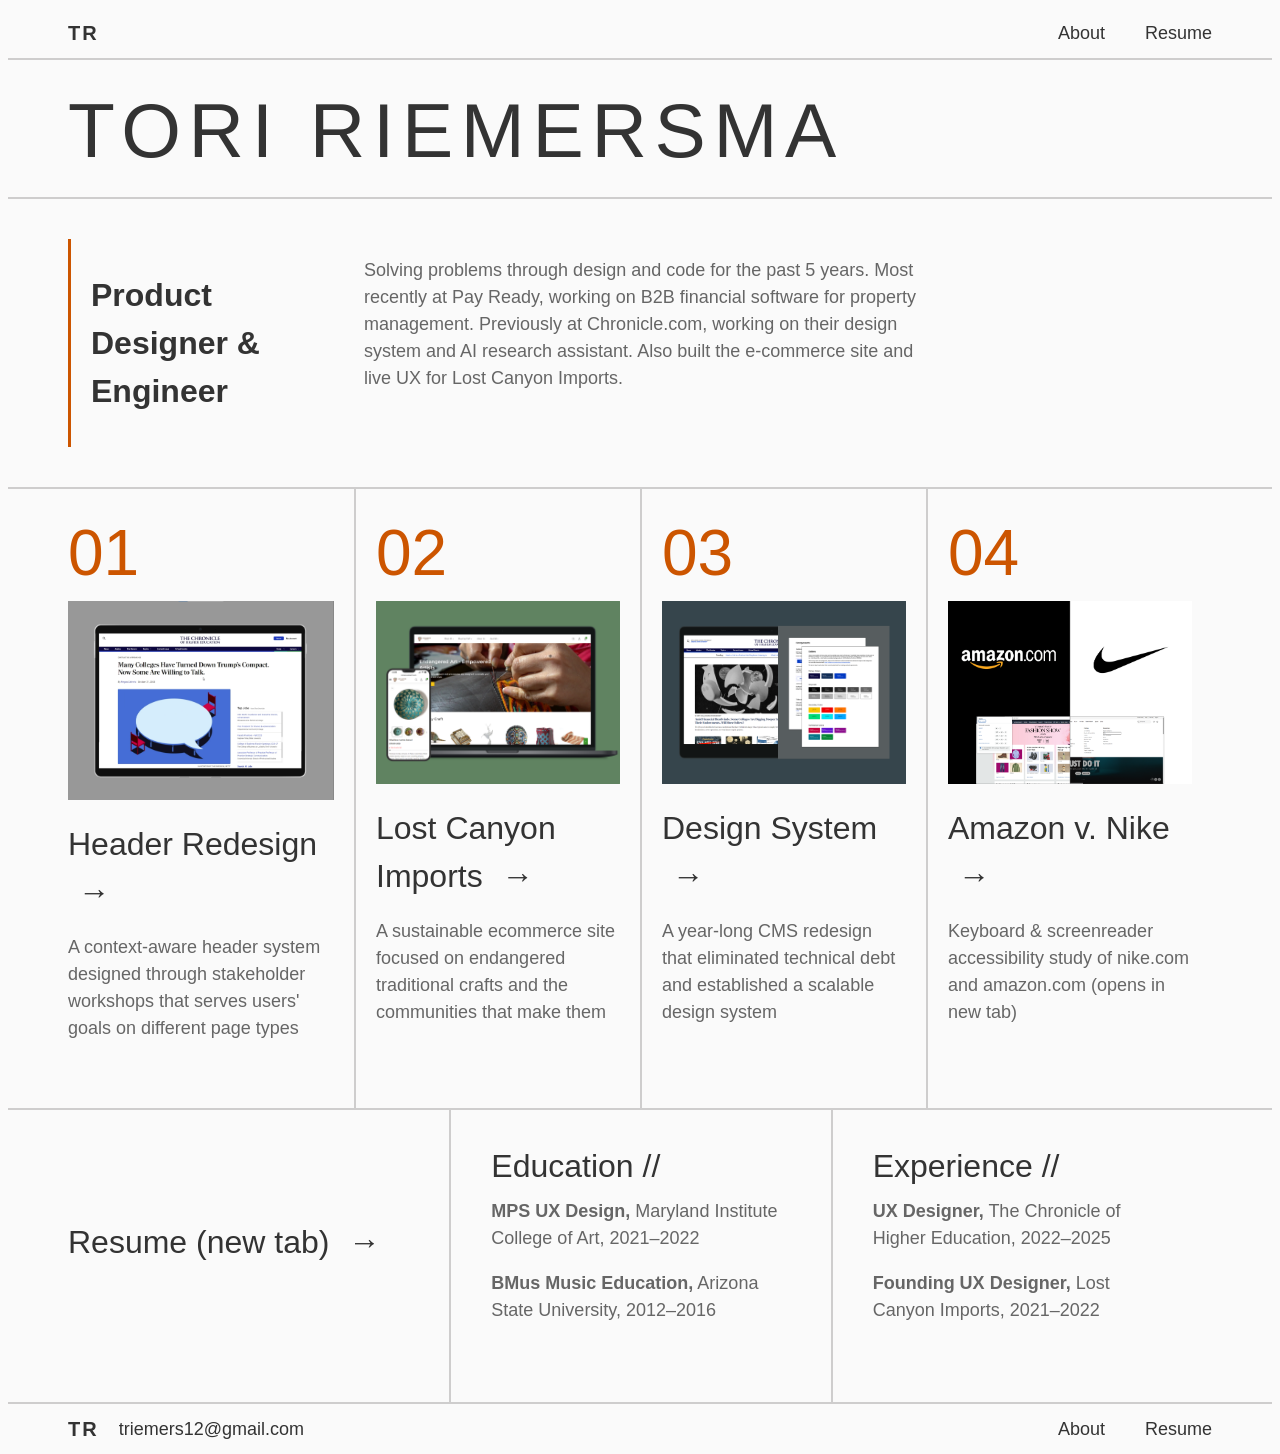
==== index.html @ 6f3da600 "fixed responsive border issue" ====
<!DOCTYPE html>
<html lang="en">
  <head>
    <meta charset="UTF-8">
    <meta name="viewport" content="width=device-width, initial-scale=1.0">
    <title>triemers-ux</title>
    <link rel="stylesheet" href="./styles/styles.css">
    <link rel="stylesheet" href="./styles/index.css">
    <link rel="icon" href="./favicon.ico" type="image/x-icon">
    <script src="/components/site-header.js"></script>
    <script src="/components/site-footer.js"></script>
    <script src="/components/case-card.js"></script>
  </head>
  <body>
    <site-header></site-header>

    <main class="home-wrapper">

      <!-- Name hero -->
      <section class="name-section">
        <h1 class="home-title">Tori Riemersma</h1>
      </section>

      <!-- Intro: vertical label | role | bio -->
      <section class="intro-section">
<div class="intro-role">
          <p>Product Designer & Engineer</p>
        </div>
        <div class="intro-bio">
          <p>Solving problems through design and code for the past 5 years. Most recently at Pay Ready, working on B2B financial software for property management. Previously at Chronicle.com, working on their design system and AI research assistant. Also built the e-commerce site and live UX for Lost Canyon Imports.</p>
        </div>
      </section>

      <!-- Cases: uniform 4-column grid -->
      <section class="cases-section">

        <div class="cases-grid">
          <case-card
            number="01"
            href="/pages/chronicle-header.html"
            title="Header Redesign"
            description="A context-aware header system designed through stakeholder workshops that serves users' goals on different page types"
            media-type="video"
            src="/images/chronicle/header43full.mp4"
            poster="/images/chronicle/Header card still.png"
          ></case-card>

          <case-card
            number="02"
            href="/pages/lostcanyonimports.html"
            title="Lost Canyon Imports"
            description="A sustainable ecommerce site focused on endangered traditional crafts and the communities that make them"
            media-type="video"
            src="/images/lostcanyon/LCI card lead.mp4"
            poster="/images/lostcanyon/LCI card still.png"
          ></case-card>

          <case-card
            number="03"
            href="/pages/chronicle-design-system.html"
            title="Design System"
            description="A year-long CMS redesign that eliminated technical debt and established a scalable design system"
            media-type="image"
            src="/images/designsyscard.png"
          ></case-card>

          <case-card
            number="04"
            href="https://uxdesign.cc/amazon-and-nike-com-through-the-lense-of-a-keyboard-584872b3fda9"
            target="_blank"
            title="Amazon v. Nike"
            description="Keyboard &amp; screenreader accessibility study of nike.com and amazon.com (opens in new tab)"
            media-type="image"
            src="/images/nike lead.png"
          ></case-card>
        </div>

      </section>

      <!-- Resume -->
      <section class="resume-section">
        <div class="resume-item resume-link" onclick="window.open('/files/ResumeLong.pdf', '_blank')">
          <h2>Resume (new tab) <span class="arrow">→</span></h2>
        </div>
        <div class="resume-item">
          <h2>Education //</h2>
          <p><strong>MPS UX Design,</strong> Maryland Institute College of Art, 2021–2022</p>
          <p><strong>BMus Music Education,</strong> Arizona State University, 2012–2016</p>
        </div>
        <div class="resume-item">
          <h2>Experience //</h2>
          <p><strong>UX Designer,</strong> The Chronicle of Higher Education, 2022–2025</p>
          <p><strong>Founding UX Designer,</strong> Lost Canyon Imports, 2021–2022</p>
        </div>
      </section>

    </main>

    <site-footer></site-footer>
    <script src="/scripts/scripts.js"></script>
  </body>
</html>
---- styles/styles.css ----
/* global/root */
:root {
    --fontFamily: 'Helvetica', sans-serif;
    --bgColor: #fafafa;
    --primaryTextColor: #333333;
    --secondaryTextColor: #666666;
    --linkTextColor: #582630;
    --accentOne: #CC5500;
    --black: #333333;
    --border: 2px solid #cecdcd;
    --fontSizeXL: 3.75rem; /* h1, 60px */
    --fontSizeL: 2rem; /* 32px, subheaders */
    --fontSizeM: 1.25rem; /* 20px descriptions */
    --fontSizeS: 1.125rem; /* 18px contents, body, nav */
    --fontSizeXS: 14px;
    --fontSizeXXS: .75rem; /* 12px captions */
    --borderRadius: 0px;
}

body {
    font-family: var(--fontFamily);
    background-color: var(--bgColor);
    color: var(--primaryTextColor);
    display: flex;
    flex-direction: column;
    height: 100vh; /*GPT CODE*/
}

/* typography */
.subhead {
    font-family: var(--fontFamily);
    color: var(--primaryTextColor);
    font-size: var(--fontSizeL);
}

.description {
    font-family: var(--fontFamily);
    color: var(--primaryTextColor);
    font-size: var(--fontSizeS);
}

p, h1, h2, li {
    font-family: var(--fontFamily);
    color: var(--primaryTextColor);
    text-decoration: none;
    font-weight: 400;
    line-height: 1.5;
}

a {
    font-family: var(--fontFamily);
    color: var(--linkTextColor);
    text-decoration: none;
    font-weight: 400;
    line-height: 1.5;
}

a:hover {
    text-decoration: underline;
}

p {
    font-size: var(--fontSizeS);
    display: inline;
    max-width: 700px;
}

h1 {
    font-family: var(--fontFamily);
    color: var(--primaryTextColor);
    font-size: var(--fontSizeXL);
}

h2 { /* check that this includes the case study headers? */
    font-family: var(--fontFamily);
    color: var(--primaryTextColor);
    font-size: var(--fontSizeL);
    margin: 0;
}

h3 {
    font-family: var(--fontFamily);
    font-size: var(--fontSizeM);
    font-weight: bold;
    line-height: 1.4;
}


/*header/footer*/
.header-container, .footer-container {
    max-width: 100%;
    margin: 0;
    padding: 0 60px;
}

.header-container {
    border-bottom: var(--border);
}

.footer-container {
    border-top: var(--border);
}

 header, footer {
            display: flex;
            justify-content: space-between;
            align-items: center;
            padding: 10px 0;
        }

.logo {
    font-size: var(--fontSizeM);
    font-weight: bold;
    text-decoration: none;
    color: var(--black);
    letter-spacing: 0.1em;
    text-transform: uppercase;
}

.nav-menu > a {
    text-transform: capitalize;
}
 .nav-menu, .footer-nav {
            display: flex;
            gap: 40px;
        }

.nav-link, .footer-link {
            text-decoration: none;
            color: var(--black);
            font-size: var(--fontSizeS);
        }

.nav-link:hover {
    color: #666;
}

.hamburger {
    display: none;
    cursor: pointer;
}

/* footer */


.footer-email {
            font-size: var(--fontSizeS);
            color: var(--black);
        }

.footer-left {
            display: flex;
            align-items: center;
            gap: 20px;
        }

/*media queries*/
@media screen and (max-width: 768px) {

    .header-container, .footer-container {
        max-width: 100%;
        padding: 0px 10px;
    }

    .nav-menu {
        position: fixed;
        border: 1px solid #333333;
        padding: 72px 26px 26px 26px;
        top: 0;
        right: -100%;
        width: 30%;
        height: auto;
        background: var(--bgColor);
        flex-direction: column;
        align-items: end;
        gap: 20px;
        transition: right 0.3s ease;
        z-index: 100;
    }
    .nav-menu.active {
        right: 0;
    }

    .hamburger {
        display: block;
        z-index: 101;
    }

    .hamburger span {
        display: block;
        width: 20px;
        height: 2px;
        background: #333333;
        margin: 5px 0;
        transition: all 0.3s ease;
    }

    .hamburger.active span:nth-child(1) {
        transform: translateY(6px) rotate(45deg);
    }

    .hamburger.active span:nth-child(2) {
        opacity: 0;
    }
.hamburger.active span:nth-child(3) {
        transform: translateY(-8px) rotate(-45deg);
    }

    footer {
        display: flex;
        flex-direction: column;
        align-items: center;
        justify-content: space-between;
        flex-wrap: wrap;
        gap: 10px;
    }
    .footer-nav {
        gap: 60px;
    }
}
---- styles/index.css ----
/* ── Layout ──────────────────────────────────────────────── */
.home-wrapper {
  display: flex;
  flex-direction: column;
  flex: 1;
}

/* ── 1. Name section ─────────────────────────────────────── */
.name-section {
  padding: 32px 60px 28px;
  border-bottom: var(--border);
}

.home-title {
  font-size: clamp(2.5rem, 6vw, 5.5rem);
  letter-spacing: 0.1em;
  text-transform: uppercase;
  font-weight: 400;
  line-height: 1;
  margin: 0;
}

/* ── 2. Intro section ────────────────────────────────────── */
.intro-section {
  display: grid;
  grid-template-columns: repeat(4, 1fr);
  gap: 0 40px;
  padding: 40px 60px;
  border-bottom: var(--border);
  align-items: start;
}

.intro-role {
  grid-column: 1;
  border-left: 3px solid var(--accentOne);
  padding-left: 20px;
}

.intro-bio {
  grid-column: 2 / 4;
}

.intro-role p {
  font-size: var(--fontSizeL);
  font-weight: bold;
  line-height: 1.5;
  display: block;
  max-width: none;
  color: var(--primaryTextColor);
}

.intro-bio p {
  font-size: var(--fontSizeS);
  display: block;
  max-width: none;
  color: var(--secondaryTextColor);
}

/* ── 3. Cases section ────────────────────────────────────── */
.cases-section {
  padding: 0 60px;
}

.cases-grid {
  display: grid;
  grid-template-columns: repeat(4, 1fr);
  gap: 0;
}

case-card {
  display: flex;
  flex-direction: column;
  align-items: center;
  border-left: var(--border);
  padding: 32px 20px 48px;
  min-width: 0;
}

case-card:first-child {
  border-left: none;
  padding-left: 0;
}

.case-number {
  display: block;
  width: 100%;
  font-size: 4rem;
  color: var(--accentOne);
  font-weight: 400;
  line-height: 1;
  margin-bottom: 16px;
  text-align: left;
}

.card-img {
  width: 100%;
  height: auto;
  display: block;
  border-radius: 0;
  transition: opacity 0.3s ease;
  margin-bottom: 20px;
}

.card-img:hover {
  opacity: 0.7;
}

.case-link {
  text-decoration: none;
  color: inherit;
  display: flex;
  flex-direction: column;
  flex: 1;
  width: 100%;
}

.case-link:hover {
  text-decoration: none;
}

.case-link:hover .arrow {
  transform: translateX(24px);
}

.case-info h2 {
  margin: 0 0 8px 0;
}

.case-desc {
  color: var(--secondaryTextColor);
  font-size: var(--fontSizeS);
  display: block;
  line-height: 1.5;
}

.arrow {
  display: inline-block;
  font-size: var(--fontSizeL);
  font-weight: 400;
  transition: transform 300ms 150ms;
  margin-left: 10px;
}

/* ── 4. Resume section ───────────────────────────────────── */
.resume-section {
  display: grid;
  grid-template-columns: repeat(3, 1fr);
  border-top: var(--border);
  margin: 0;
  padding: 0 60px;
}

.resume-item {
  padding: 32px 40px 60px 0;
}

.resume-item + .resume-item {
  padding-left: 40px;
  border-left: var(--border);
}

.resume-link {
  cursor: pointer;
  display: flex;
  align-items: center;
}

.resume-link:hover {
  text-decoration: underline;
}

.resume-link:hover .arrow {
  transform: translateX(24px);
}

.resume-item p {
  display: block;
  line-height: 1.5;
  margin-top: 8px;
  color: var(--secondaryTextColor);
}

/* ── Media queries ───────────────────────────────────────── */

/* 2×2 only — min-width keeps these nth-child rules out of the mobile cascade */
@media screen and (min-width: 769px) and (max-width: 1240px) {
  .cases-section {
    padding: 0;
  }

  .cases-grid {
    grid-template-columns: repeat(2, 1fr);
  }

  /* odd = left column: absorb section's left margin, no left border */
  case-card:nth-child(odd) {
    border-left: none;
    padding-left: 60px;
  }

  /* even = right column: absorb section's right margin */
  case-card:nth-child(even) {
    padding-right: 60px;
  }

  /* row 2: full-width horizontal divider */
  case-card:nth-child(n+3) {
    border-top: var(--border);
  }

  .resume-section {
    grid-template-columns: 1fr;
    padding: 0;
  }

  .resume-item {
    padding: 32px 60px 60px;
  }

  .resume-item + .resume-item {
    border-left: none;
    border-top: var(--border);
  }
}

@media screen and (max-width: 768px) {
  .name-section {
    padding: 24px 20px 20px;
  }

  .home-title {
    font-size: clamp(2rem, 10vw, 3rem);
    letter-spacing: 0.05em;
  }

  .intro-section {
    grid-template-columns: 1fr;
    gap: 20px 0;
    padding: 24px 20px;
  }

  .intro-bio {
    grid-column: 1;
  }

  .intro-role p {
    font-size: var(--fontSizeM);
  }

  .cases-section {
    padding: 0;
  }

  .cases-grid {
    grid-template-columns: 1fr;
    gap: 0;
  }

  case-card {
    border-left: none;
    border-top: var(--border);
    padding: 24px 20px;
  }

  /* restore left padding overridden by base case-card:first-child rule */
  case-card:first-child {
    border-top: none;
    padding-left: 20px;
  }

  .case-number {
    font-size: 2.5rem;
  }

  .resume-section {
    grid-template-columns: 1fr;
    margin: 0;
    padding: 0;
  }

  .resume-item {
    padding: 24px 20px 32px;
  }

  .resume-item + .resume-item {
    border-left: none;
    border-top: var(--border);
  }
}
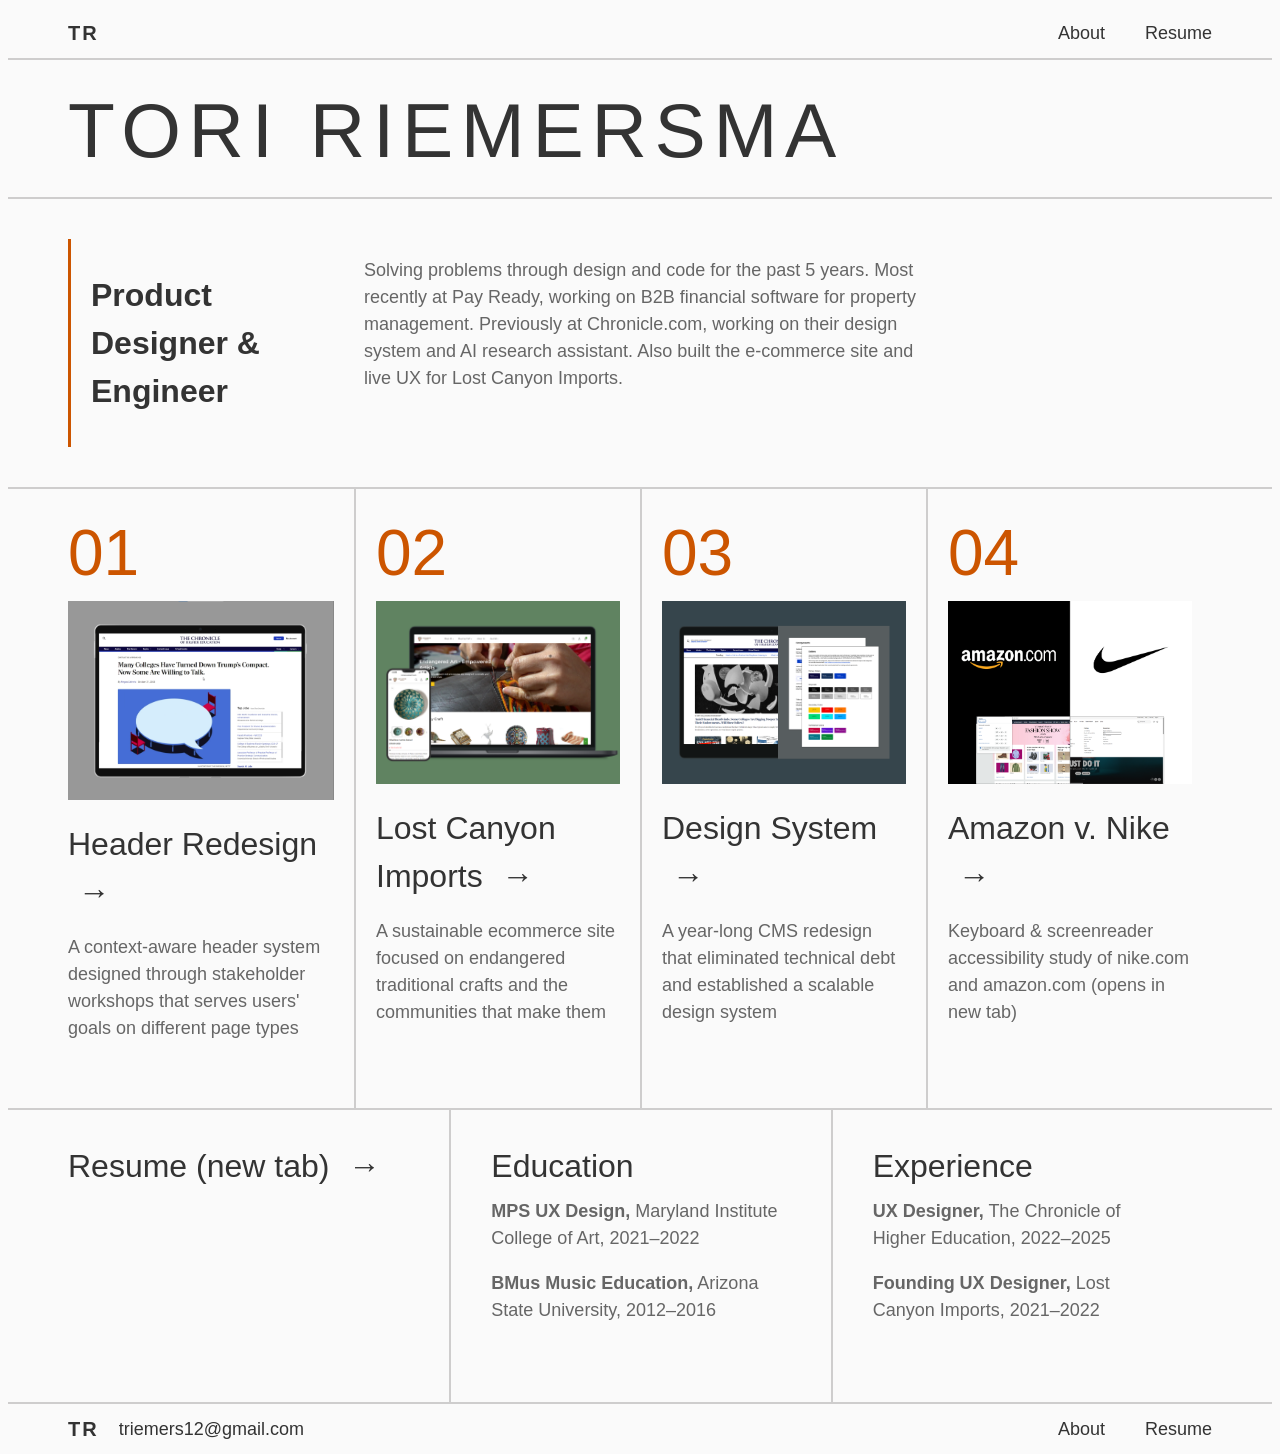
==== commit bd3eac4b: "minor changes to resume/education/etc section" ====
--- a/index.html
+++ b/index.html
@@ -83,12 +83,12 @@
           <h2>Resume (new tab) <span class="arrow">→</span></h2>
         </div>
         <div class="resume-item">
-          <h2>Education //</h2>
+          <h2>Education</h2>
           <p><strong>MPS UX Design,</strong> Maryland Institute College of Art, 2021–2022</p>
           <p><strong>BMus Music Education,</strong> Arizona State University, 2012–2016</p>
         </div>
         <div class="resume-item">
-          <h2>Experience //</h2>
+          <h2>Experience</h2>
           <p><strong>UX Designer,</strong> The Chronicle of Higher Education, 2022–2025</p>
           <p><strong>Founding UX Designer,</strong> Lost Canyon Imports, 2021–2022</p>
         </div>
--- a/styles/index.css
+++ b/styles/index.css
@@ -162,7 +162,7 @@
 .resume-link {
   cursor: pointer;
   display: flex;
-  align-items: center;
+  align-items: top;
 }
 
 .resume-link:hover {
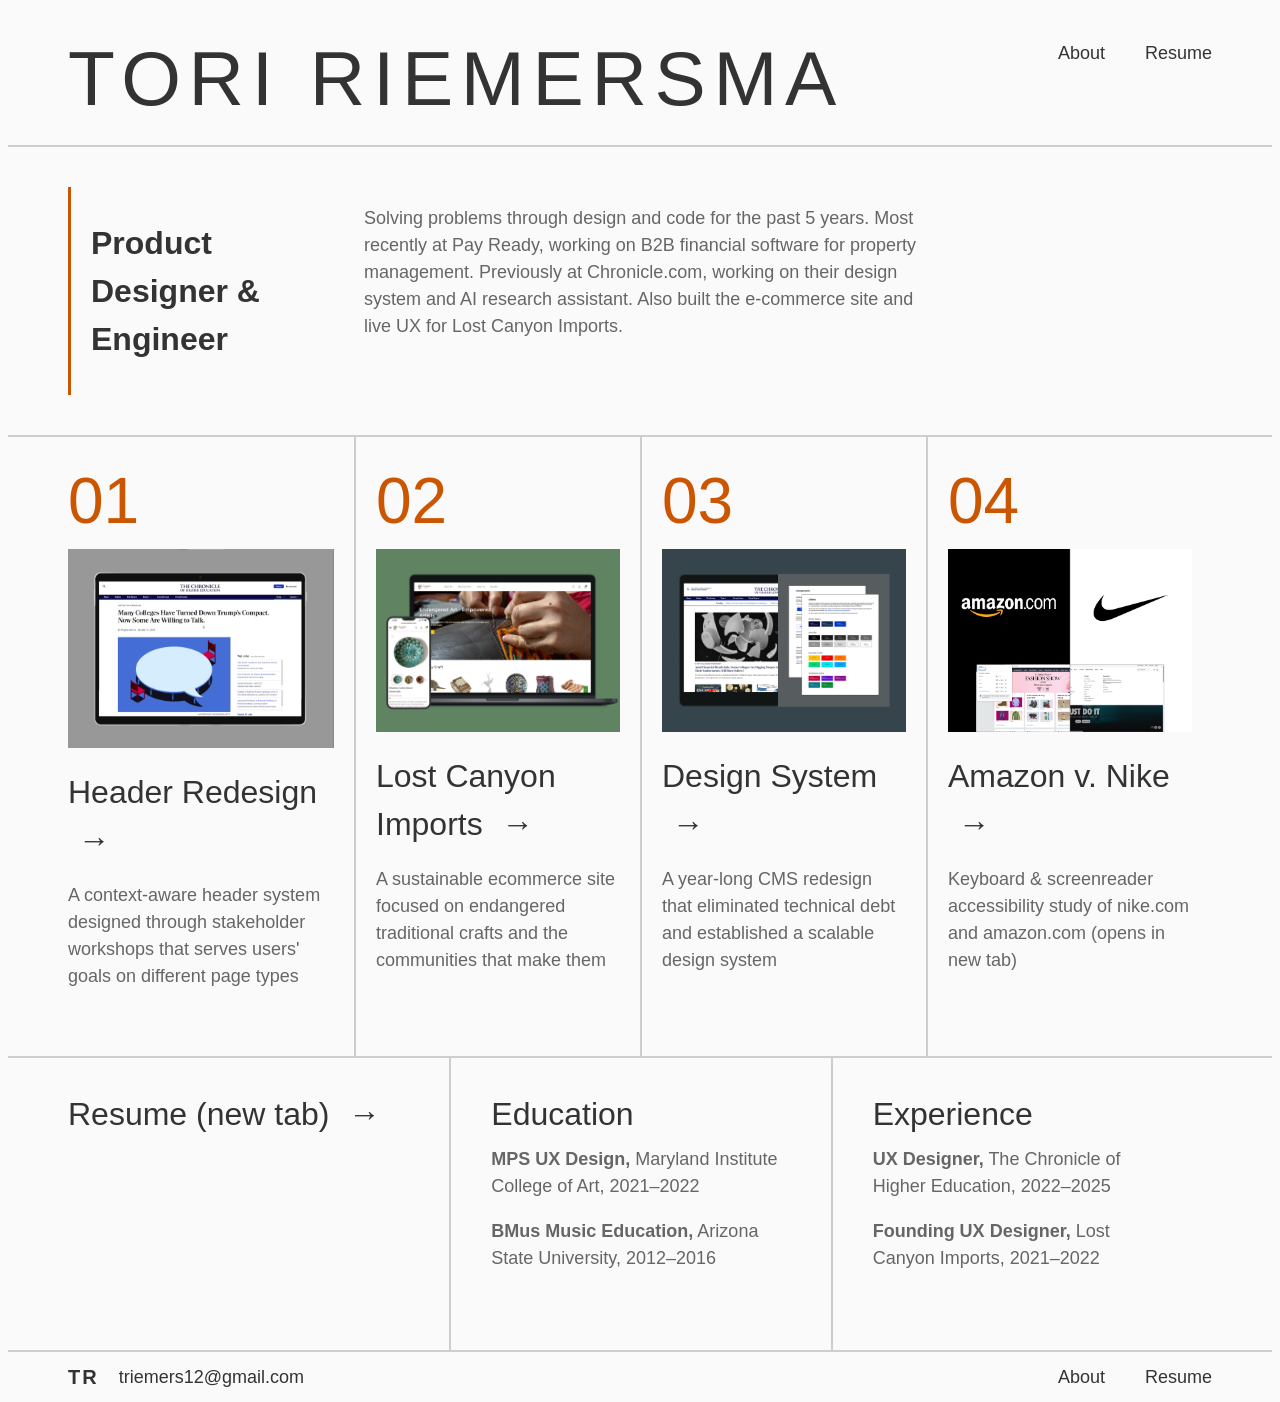
==== commit 35c2644c: "header changes" ====
--- a/index.html
+++ b/index.html
@@ -19,6 +19,10 @@
       <!-- Name hero -->
       <section class="name-section">
         <h1 class="home-title">Tori Riemersma</h1>
+        <nav class="home-nav">
+          <a href="/pages/about.html" class="nav-link">About</a>
+          <a href="/files/ResumeLong.pdf" class="nav-link" target="_blank">Resume</a>
+        </nav>
       </section>
 
       <!-- Intro: vertical label | role | bio -->
--- a/styles/index.css
+++ b/styles/index.css
@@ -5,10 +5,24 @@
   flex: 1;
 }
 
+/* Hide the shared header on the home page — nav lives in .name-section */
+body:has(.home-wrapper) > site-header {
+  display: none;
+}
+
 /* ── 1. Name section ─────────────────────────────────────── */
 .name-section {
+  display: flex;
+  justify-content: space-between;
+  align-items: flex-start;
   padding: 32px 60px 28px;
   border-bottom: var(--border);
+}
+
+.home-nav {
+  display: flex;
+  gap: 40px;
+  flex-shrink: 0;
 }
 
 .home-title {
@@ -225,7 +239,13 @@
 
 @media screen and (max-width: 768px) {
   .name-section {
+    flex-direction: column;
+    gap: 16px;
     padding: 24px 20px 20px;
+  }
+
+  .home-nav {
+    gap: 32px;
   }
 
   .home-title {
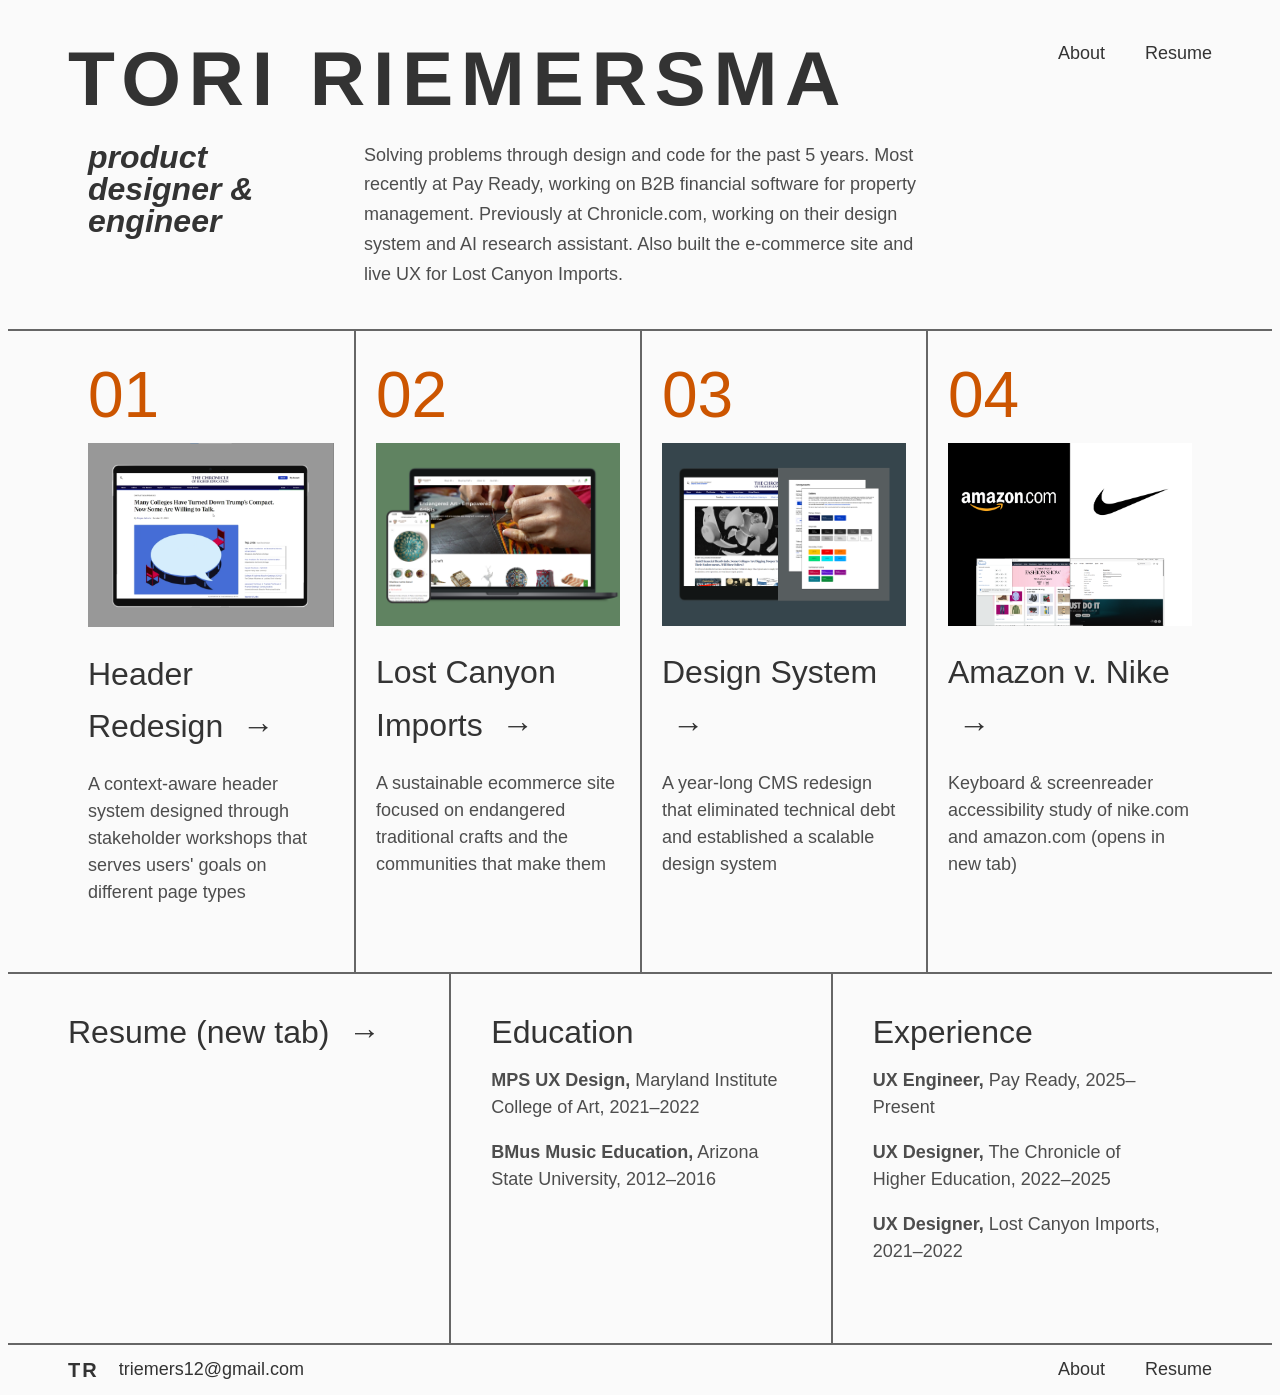
==== commit 08effbc2: "Update Experience list on homepage - Add UX Engineer, Pay Ready, 2025-Present at top - Drop 'Foundin" ====
--- a/index.html
+++ b/index.html
@@ -93,8 +93,9 @@
         </div>
         <div class="resume-item">
           <h2>Experience</h2>
+          <p><strong>UX Engineer,</strong> Pay Ready, 2025–Present</p>
           <p><strong>UX Designer,</strong> The Chronicle of Higher Education, 2022–2025</p>
-          <p><strong>Founding UX Designer,</strong> Lost Canyon Imports, 2021–2022</p>
+          <p><strong>UX Designer,</strong> Lost Canyon Imports, 2021–2022</p>
         </div>
       </section>
 
--- a/styles/styles.css
+++ b/styles/styles.css
@@ -3,11 +3,11 @@
     --fontFamily: 'Helvetica', sans-serif;
     --bgColor: #fafafa;
     --primaryTextColor: #333333;
-    --secondaryTextColor: #666666;
+    --secondaryTextColor: #4d4d4d;
     --linkTextColor: #582630;
     --accentOne: #CC5500;
     --black: #333333;
-    --border: 2px solid #cecdcd;
+    --border: 2px solid #666666;
     --fontSizeXL: 3.75rem; /* h1, 60px */
     --fontSizeL: 2rem; /* 32px, subheaders */
     --fontSizeM: 1.25rem; /* 20px descriptions */
@@ -44,7 +44,7 @@
     color: var(--primaryTextColor);
     text-decoration: none;
     font-weight: 400;
-    line-height: 1.5;
+    line-height: 1.65;
 }
 
 a {
--- a/styles/index.css
+++ b/styles/index.css
@@ -15,8 +15,7 @@
   display: flex;
   justify-content: space-between;
   align-items: flex-start;
-  padding: 32px 60px 28px;
-  border-bottom: var(--border);
+  padding: 32px 60px 24px;
 }
 
 .home-nav {
@@ -29,7 +28,7 @@
   font-size: clamp(2.5rem, 6vw, 5.5rem);
   letter-spacing: 0.1em;
   text-transform: uppercase;
-  font-weight: 400;
+  font-weight: 700;
   line-height: 1;
   margin: 0;
 }
@@ -39,14 +38,13 @@
   display: grid;
   grid-template-columns: repeat(4, 1fr);
   gap: 0 40px;
-  padding: 40px 60px;
+  padding: 0 60px 40px;
   border-bottom: var(--border);
   align-items: start;
 }
 
 .intro-role {
   grid-column: 1;
-  border-left: 3px solid var(--accentOne);
   padding-left: 20px;
 }
 
@@ -57,9 +55,12 @@
 .intro-role p {
   font-size: var(--fontSizeL);
   font-weight: bold;
-  line-height: 1.5;
+  font-style: italic;
+  text-transform: lowercase;
+  line-height: 1;
   display: block;
   max-width: none;
+  margin: 0;
   color: var(--primaryTextColor);
 }
 
@@ -67,6 +68,7 @@
   font-size: var(--fontSizeS);
   display: block;
   max-width: none;
+  margin: 0;
   color: var(--secondaryTextColor);
 }
 
@@ -92,7 +94,7 @@
 
 case-card:first-child {
   border-left: none;
-  padding-left: 0;
+  padding-left: 20px;
 }
 
 .case-number {
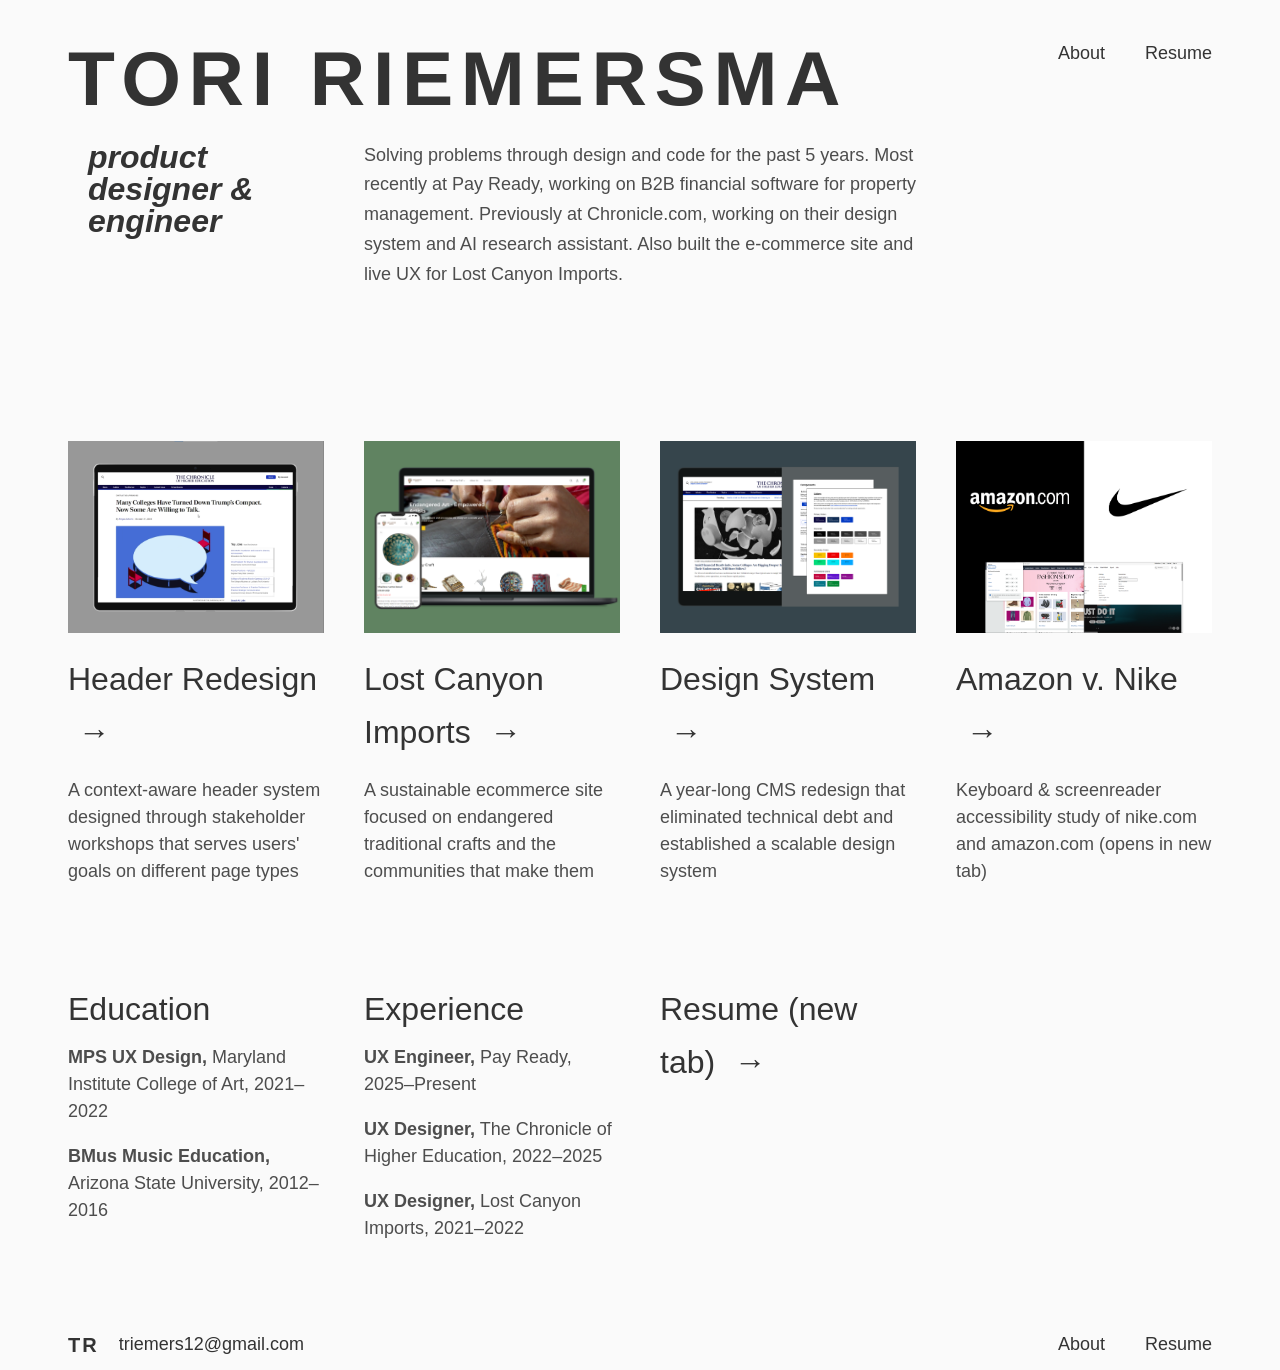
==== commit c085d2ed: "Reorder resume section and align it to the work-cards grid - Swap order to Education, Experience, Re" ====
--- a/index.html
+++ b/index.html
@@ -19,7 +19,12 @@
       <!-- Name hero -->
       <section class="name-section">
         <h1 class="home-title">Tori Riemersma</h1>
-        <nav class="home-nav">
+        <div class="hamburger">
+          <span></span>
+          <span></span>
+          <span></span>
+        </div>
+        <nav class="home-nav nav-menu">
           <a href="/pages/about.html" class="nav-link">About</a>
           <a href="/files/ResumeLong.pdf" class="nav-link" target="_blank">Resume</a>
         </nav>
@@ -83,9 +88,6 @@
 
       <!-- Resume -->
       <section class="resume-section">
-        <div class="resume-item resume-link" onclick="window.open('/files/ResumeLong.pdf', '_blank')">
-          <h2>Resume (new tab) <span class="arrow">→</span></h2>
-        </div>
         <div class="resume-item">
           <h2>Education</h2>
           <p><strong>MPS UX Design,</strong> Maryland Institute College of Art, 2021–2022</p>
@@ -97,6 +99,9 @@
           <p><strong>UX Designer,</strong> The Chronicle of Higher Education, 2022–2025</p>
           <p><strong>UX Designer,</strong> Lost Canyon Imports, 2021–2022</p>
         </div>
+        <div class="resume-item resume-link" onclick="window.open('/files/ResumeLong.pdf', '_blank')">
+          <h2>Resume (new tab) <span class="arrow">→</span></h2>
+        </div>
       </section>
 
     </main>
--- a/styles/styles.css
+++ b/styles/styles.css
@@ -4,7 +4,7 @@
     --bgColor: #fafafa;
     --primaryTextColor: #333333;
     --secondaryTextColor: #4d4d4d;
-    --linkTextColor: #582630;
+    --linkTextColor: #CC5500;
     --accentOne: #CC5500;
     --black: #333333;
     --border: 2px solid #666666;
--- a/styles/index.css
+++ b/styles/index.css
@@ -8,6 +8,11 @@
 /* Hide the shared header on the home page — nav lives in .name-section */
 body:has(.home-wrapper) > site-header {
   display: none;
+}
+
+/* Home page is borderless — drop the shared footer's top border here only */
+body:has(.home-wrapper) .footer-container {
+  border-top: none;
 }
 
 /* ── 1. Name section ─────────────────────────────────────── */
@@ -39,7 +44,6 @@
   grid-template-columns: repeat(4, 1fr);
   gap: 0 40px;
   padding: 0 60px 40px;
-  border-bottom: var(--border);
   align-items: start;
 }
 
@@ -74,38 +78,25 @@
 
 /* ── 3. Cases section ────────────────────────────────────── */
 .cases-section {
-  padding: 0 60px;
+  padding: 80px 60px 0;
 }
 
 .cases-grid {
   display: grid;
   grid-template-columns: repeat(4, 1fr);
-  gap: 0;
+  gap: 40px;
 }
 
 case-card {
   display: flex;
   flex-direction: column;
   align-items: center;
-  border-left: var(--border);
-  padding: 32px 20px 48px;
+  padding: 32px 0 48px;
   min-width: 0;
 }
 
-case-card:first-child {
-  border-left: none;
-  padding-left: 20px;
-}
-
 .case-number {
-  display: block;
-  width: 100%;
-  font-size: 4rem;
-  color: var(--accentOne);
-  font-weight: 400;
-  line-height: 1;
-  margin-bottom: 16px;
-  text-align: left;
+  display: none;
 }
 
 .card-img {
@@ -160,19 +151,14 @@
 /* ── 4. Resume section ───────────────────────────────────── */
 .resume-section {
   display: grid;
-  grid-template-columns: repeat(3, 1fr);
-  border-top: var(--border);
+  grid-template-columns: repeat(4, 1fr);
+  gap: 0 40px;
   margin: 0;
   padding: 0 60px;
 }
 
 .resume-item {
-  padding: 32px 40px 60px 0;
-}
-
-.resume-item + .resume-item {
-  padding-left: 40px;
-  border-left: var(--border);
+  padding: 32px 0 60px;
 }
 
 .resume-link {
@@ -198,32 +184,16 @@
 
 /* ── Media queries ───────────────────────────────────────── */
 
-/* 2×2 only — min-width keeps these nth-child rules out of the mobile cascade */
+/* 2×2 only */
 @media screen and (min-width: 769px) and (max-width: 1240px) {
-  .cases-section {
-    padding: 0;
+  .name-section {
+    padding-bottom: 12px;
   }
 
   .cases-grid {
     grid-template-columns: repeat(2, 1fr);
   }
 
-  /* odd = left column: absorb section's left margin, no left border */
-  case-card:nth-child(odd) {
-    border-left: none;
-    padding-left: 60px;
-  }
-
-  /* even = right column: absorb section's right margin */
-  case-card:nth-child(even) {
-    padding-right: 60px;
-  }
-
-  /* row 2: full-width horizontal divider */
-  case-card:nth-child(n+3) {
-    border-top: var(--border);
-  }
-
   .resume-section {
     grid-template-columns: 1fr;
     padding: 0;
@@ -234,16 +204,22 @@
   }
 
   .resume-item + .resume-item {
-    border-left: none;
-    border-top: var(--border);
+    padding-left: 60px;
   }
 }
 
 @media screen and (max-width: 768px) {
   .name-section {
+    position: relative;
     flex-direction: column;
     gap: 16px;
-    padding: 24px 20px 20px;
+    padding: 24px 20px 10px;
+  }
+
+  .name-section .hamburger {
+    position: absolute;
+    top: 24px;
+    right: 20px;
   }
 
   .home-nav {
@@ -258,7 +234,11 @@
   .intro-section {
     grid-template-columns: 1fr;
     gap: 20px 0;
-    padding: 24px 20px;
+    padding: 12px 20px 24px;
+  }
+
+  .intro-role {
+    padding-left: 0;
   }
 
   .intro-bio {
@@ -270,7 +250,7 @@
   }
 
   .cases-section {
-    padding: 0;
+    padding: 48px 0 0;
   }
 
   .cases-grid {
@@ -279,19 +259,7 @@
   }
 
   case-card {
-    border-left: none;
-    border-top: var(--border);
     padding: 24px 20px;
-  }
-
-  /* restore left padding overridden by base case-card:first-child rule */
-  case-card:first-child {
-    border-top: none;
-    padding-left: 20px;
-  }
-
-  .case-number {
-    font-size: 2.5rem;
   }
 
   .resume-section {
@@ -305,7 +273,6 @@
   }
 
   .resume-item + .resume-item {
-    border-left: none;
-    border-top: var(--border);
-  }
-}
+    padding-left: 20px;
+  }
+}
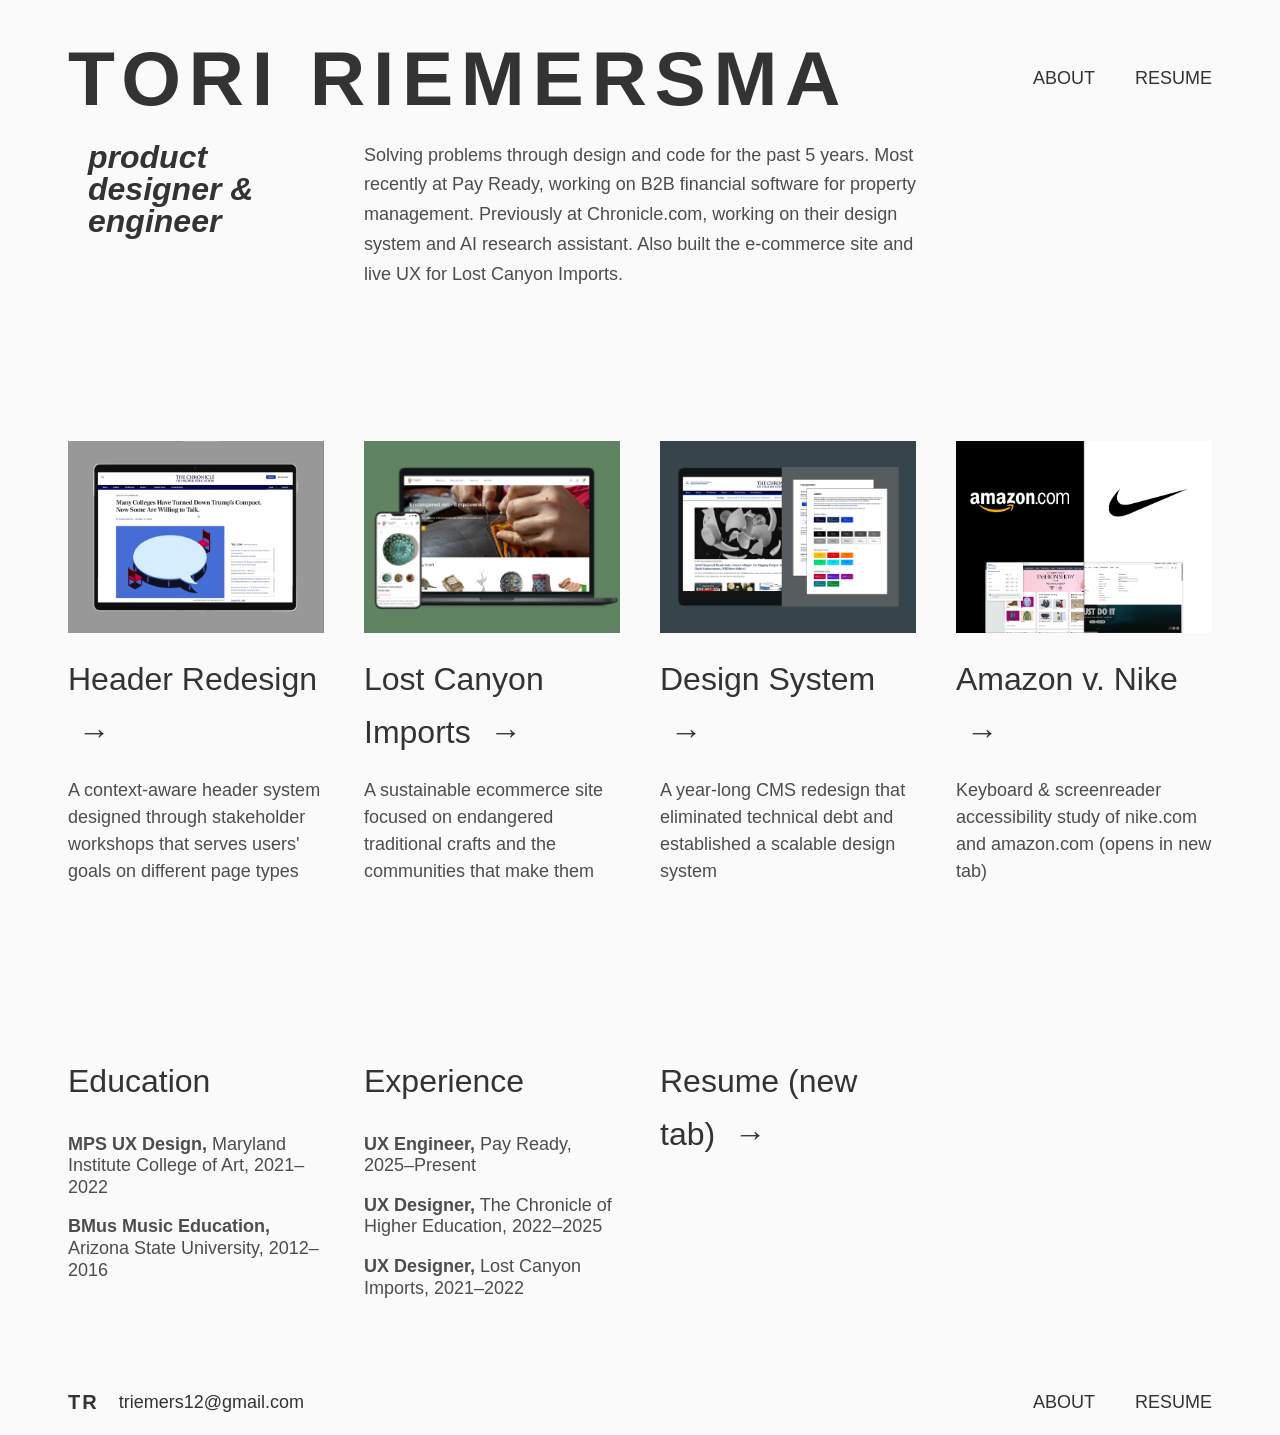
==== commit 9c4f6883: "Nav styling tweaks and codebase audit fixes Nav/layout: - Uppercase all nav links site-wide (header," ====
--- a/index.html
+++ b/index.html
@@ -99,9 +99,9 @@
           <p><strong>UX Designer,</strong> The Chronicle of Higher Education, 2022–2025</p>
           <p><strong>UX Designer,</strong> Lost Canyon Imports, 2021–2022</p>
         </div>
-        <div class="resume-item resume-link" onclick="window.open('/files/ResumeLong.pdf', '_blank')">
+        <a class="resume-item resume-link" href="/files/ResumeLong.pdf" target="_blank">
           <h2>Resume (new tab) <span class="arrow">→</span></h2>
-        </div>
+        </a>
       </section>
 
     </main>
--- a/styles/styles.css
+++ b/styles/styles.css
@@ -23,7 +23,7 @@
     color: var(--primaryTextColor);
     display: flex;
     flex-direction: column;
-    height: 100vh; /*GPT CODE*/
+    min-height: 100vh;
 }
 
 /* typography */
@@ -117,9 +117,6 @@
     text-transform: uppercase;
 }
 
-.nav-menu > a {
-    text-transform: capitalize;
-}
  .nav-menu, .footer-nav {
             display: flex;
             gap: 40px;
@@ -129,6 +126,7 @@
             text-decoration: none;
             color: var(--black);
             font-size: var(--fontSizeS);
+            text-transform: uppercase;
         }
 
 .nav-link:hover {
--- a/styles/index.css
+++ b/styles/index.css
@@ -19,7 +19,7 @@
 .name-section {
   display: flex;
   justify-content: space-between;
-  align-items: flex-start;
+  align-items: center;
   padding: 32px 60px 24px;
 }
 
@@ -154,7 +154,7 @@
   grid-template-columns: repeat(4, 1fr);
   gap: 0 40px;
   margin: 0;
-  padding: 0 60px;
+  padding: 72px 60px 0;
 }
 
 .resume-item {
@@ -164,7 +164,7 @@
 .resume-link {
   cursor: pointer;
   display: flex;
-  align-items: top;
+  align-items: flex-start;
 }
 
 .resume-link:hover {
@@ -177,9 +177,18 @@
 
 .resume-item p {
   display: block;
-  line-height: 1.5;
-  margin-top: 8px;
+  line-height: 1.2;
   color: var(--secondaryTextColor);
+}
+
+/* Match the h2-to-paragraph gap used in the work cards (.case-info h2
+   margin-bottom 8px + .case-desc's default 1em top margin, 18px = 26px) */
+.resume-item p:first-of-type {
+  margin-top: 26px;
+}
+
+.resume-item p + p {
+  margin-top: 4px;
 }
 
 /* ── Media queries ───────────────────────────────────────── */
@@ -196,7 +205,7 @@
 
   .resume-section {
     grid-template-columns: 1fr;
-    padding: 0;
+    padding: 72px 0 0;
   }
 
   .resume-item {
@@ -212,6 +221,7 @@
   .name-section {
     position: relative;
     flex-direction: column;
+    align-items: flex-start;
     gap: 16px;
     padding: 24px 20px 10px;
   }
@@ -265,7 +275,7 @@
   .resume-section {
     grid-template-columns: 1fr;
     margin: 0;
-    padding: 0;
+    padding: 48px 0 0;
   }
 
   .resume-item {
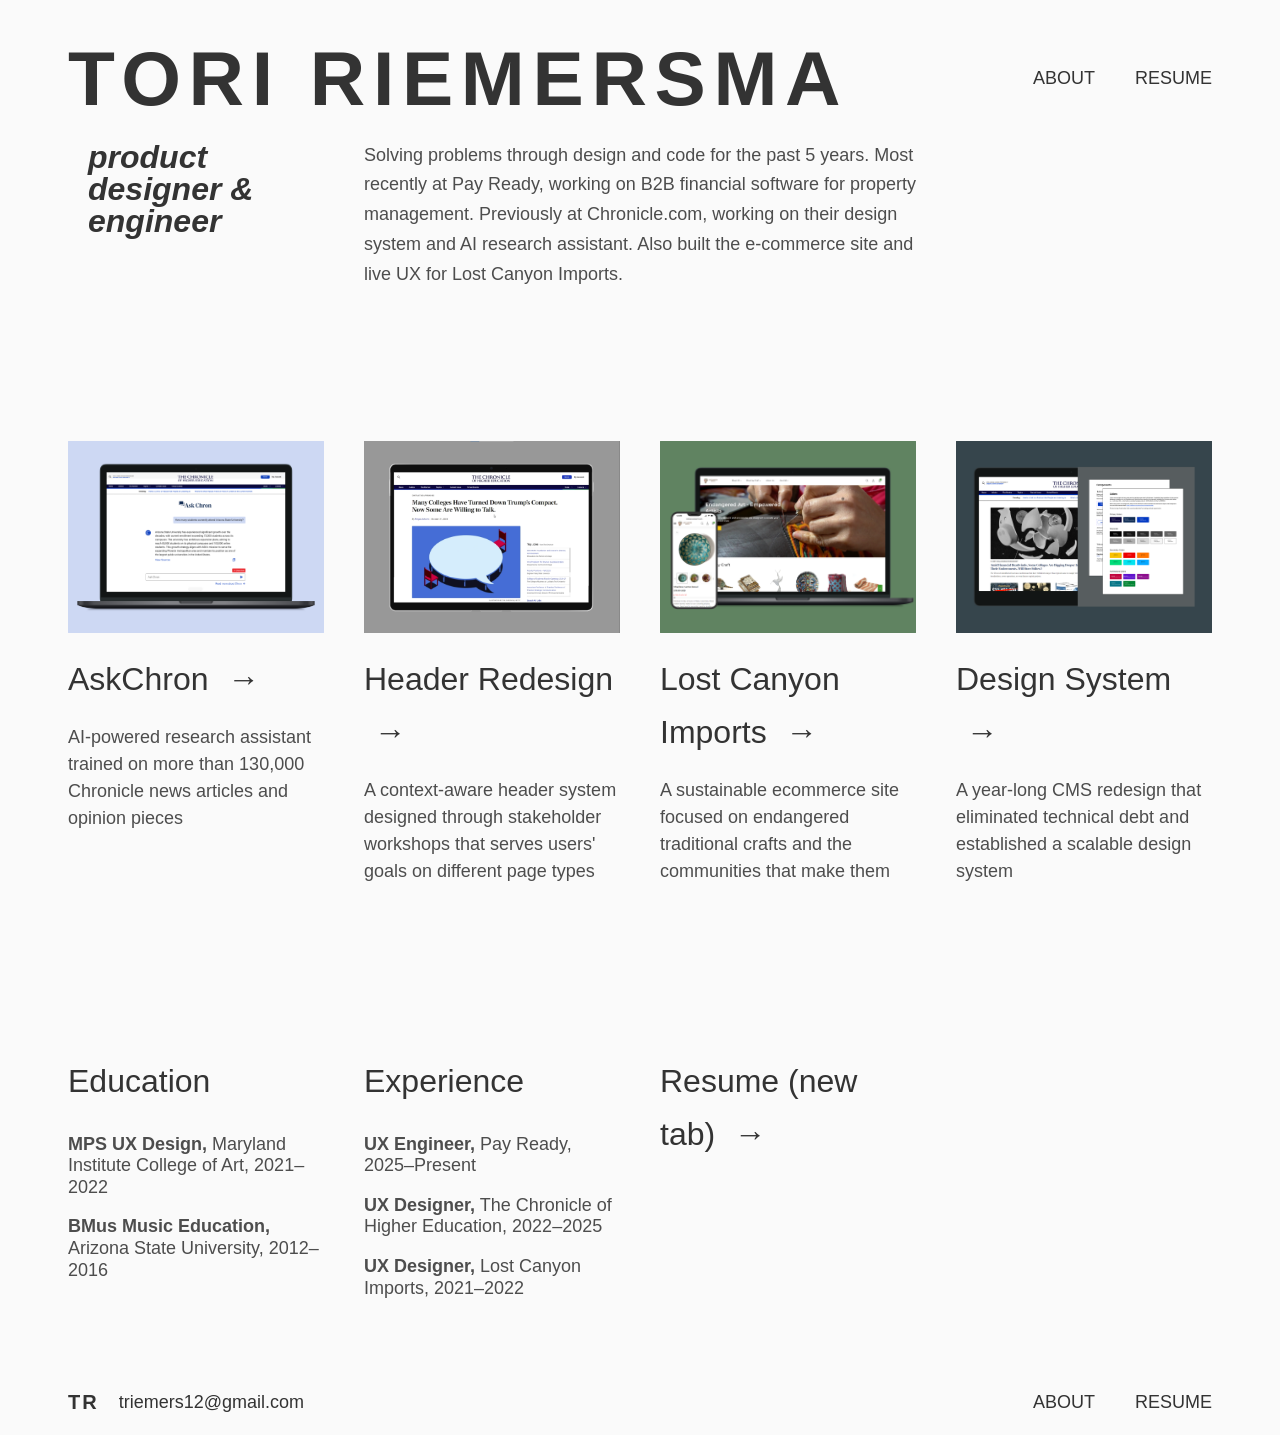
==== commit 6aa55bb4: "Add AskChron case study page Scaffolds pages/askchron.html from the existing case-study template wit" ====
--- a/index.html
+++ b/index.html
@@ -46,6 +46,15 @@
         <div class="cases-grid">
           <case-card
             number="01"
+            href="/pages/askchron.html"
+            title="AskChron"
+            description="AI-powered research assistant trained on more than 130,000 Chronicle news articles and opinion pieces"
+            media-type="image"
+            src="/images/chronicle/ask-chron.png"
+          ></case-card>
+
+          <case-card
+            number="02"
             href="/pages/chronicle-header.html"
             title="Header Redesign"
             description="A context-aware header system designed through stakeholder workshops that serves users' goals on different page types"
@@ -55,7 +64,7 @@
           ></case-card>
 
           <case-card
-            number="02"
+            number="03"
             href="/pages/lostcanyonimports.html"
             title="Lost Canyon Imports"
             description="A sustainable ecommerce site focused on endangered traditional crafts and the communities that make them"
@@ -65,22 +74,12 @@
           ></case-card>
 
           <case-card
-            number="03"
+            number="04"
             href="/pages/chronicle-design-system.html"
             title="Design System"
             description="A year-long CMS redesign that eliminated technical debt and established a scalable design system"
             media-type="image"
             src="/images/designsyscard.png"
-          ></case-card>
-
-          <case-card
-            number="04"
-            href="https://uxdesign.cc/amazon-and-nike-com-through-the-lense-of-a-keyboard-584872b3fda9"
-            target="_blank"
-            title="Amazon v. Nike"
-            description="Keyboard &amp; screenreader accessibility study of nike.com and amazon.com (opens in new tab)"
-            media-type="image"
-            src="/images/nike lead.png"
           ></case-card>
         </div>
 
--- a/styles/styles.css
+++ b/styles/styles.css
@@ -15,6 +15,7 @@
     --fontSizeXS: 14px;
     --fontSizeXXS: .75rem; /* 12px captions */
     --borderRadius: 0px;
+    --contentMaxWidth: 800px; /* case study body copy, images, roles */
 }
 
 body {
